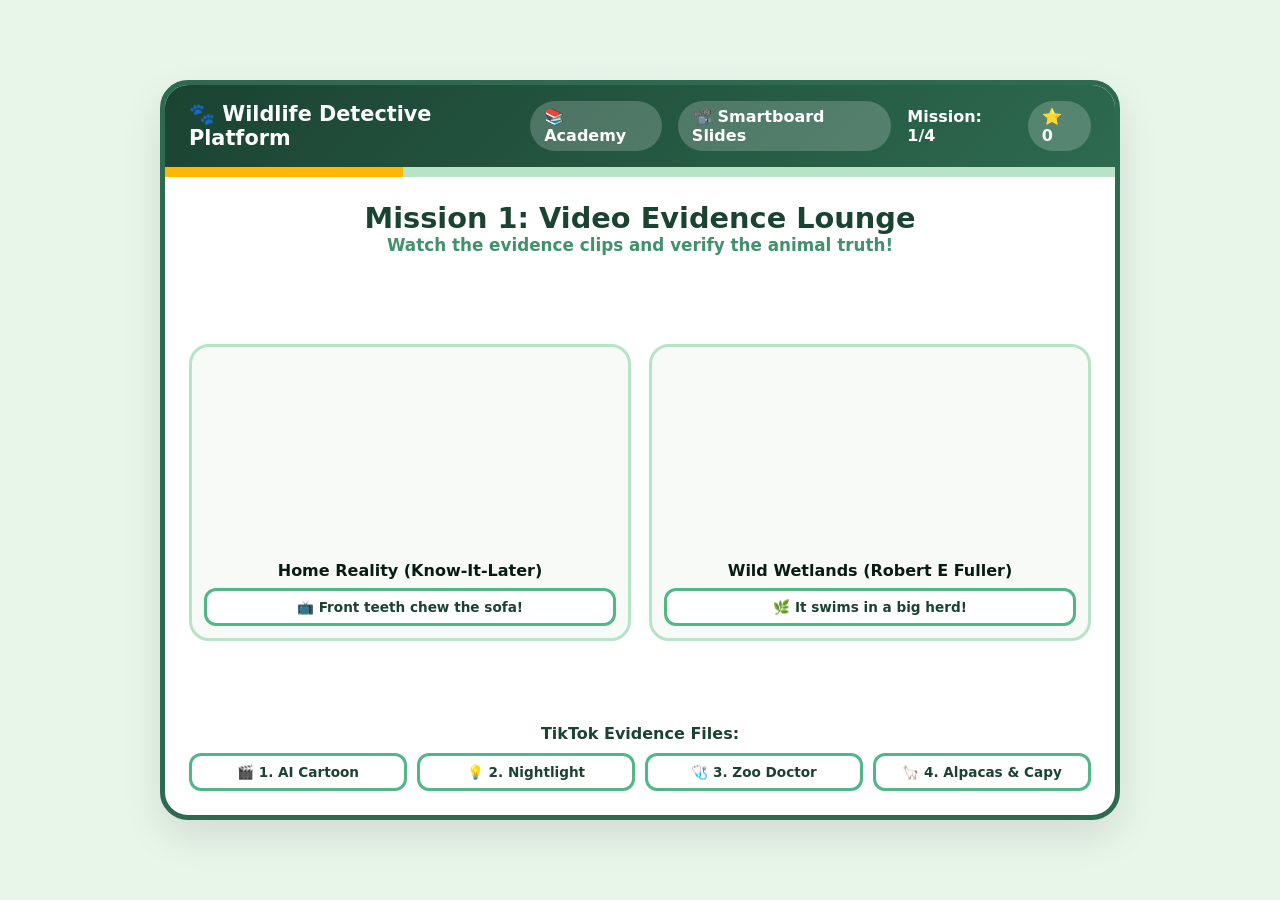
==== lessons/wildlife-detective/index.html @ a5933952 "Restructure workspace into English Adventure Academy architecture with modules library, school-store" ====
<!DOCTYPE html>
<html lang="en">
<head>
  <meta charset="UTF-8" />
  <meta name="viewport" content="width=device-width, initial-scale=1.0" />
  <title>Wildlife Detective: TikTok vs Reality</title>
  <style>
    :root {
      --primary: #1b4332;
      --primary-light: #2d6a4f;
      --accent: #52b788;
      --gold: #ffb703;
      --orange: #fb8500;
      --danger: #e63946;
      --surface: #ffffff;
      --bg: #e8f5e9;
      --text: #081c15;
      --radius: 20px;
    }

    * { box-sizing: border-box; margin: 0; padding: 0; font-family: 'Segoe UI', system-ui, -apple-system, sans-serif; }
    body { background-color: var(--bg); color: var(--text); min-height: 100vh; display: flex; justify-content: center; align-items: center; padding: 15px; }

    #app-container {
      width: 100%;
      max-width: 960px;
      min-height: 740px;
      background: var(--surface);
      border-radius: 28px;
      box-shadow: 0 16px 40px rgba(0,0,0,0.1);
      border: 5px solid var(--primary-light);
      display: flex;
      flex-direction: column;
      overflow: hidden;
    }

    /* Top HUD */
    header {
      background: linear-gradient(135deg, var(--primary), var(--primary-light));
      color: white;
      padding: 16px 24px;
      display: flex;
      justify-content: space-between;
      align-items: center;
    }
    .brand { font-size: 1.3rem; font-weight: 800; display: flex; align-items: center; gap: 8px; }
    .stats { display: flex; gap: 16px; align-items: center; font-weight: 800; }
    .stat-pill { background: rgba(255,255,255,0.2); padding: 6px 14px; border-radius: 30px; }

    .progress-track { background: #b7e4c7; height: 10px; width: 100%; }
    .progress-bar { background: var(--gold); height: 100%; width: 25%; transition: width 0.4s ease; }

    /* Content Area */
    main { padding: 24px; flex: 1; display: flex; flex-direction: column; justify-content: space-between; }
    .hero-title { text-align: center; margin-bottom: 20px; }
    .hero-title h2 { font-size: 1.8rem; color: var(--primary); }
    .hero-title p { font-size: 1.05rem; color: #40916c; font-weight: 700; }

    /* Media Grid */
    .video-grid { display: grid; grid-template-columns: 1fr 1fr; gap: 18px; margin-bottom: 14px; }
    .video-card { background: #f8faf8; border: 3px solid #b7e4c7; border-radius: var(--radius); padding: 12px; text-align: center; }
    .video-card iframe { width: 100%; height: 190px; border-radius: 12px; border: none; }
    
    .link-pills { display: grid; grid-template-columns: repeat(4, 1fr); gap: 10px; margin-top: 10px; }
    .link-pill {
      background: #ffffff;
      border: 3px solid var(--accent);
      border-radius: 12px;
      padding: 8px 10px;
      font-size: 0.85rem;
      font-weight: 800;
      color: var(--primary);
      text-decoration: none;
      text-align: center;
      cursor: pointer;
      display: inline-block;
      transition: all 0.2s;
    }
    .link-pill:hover:not(.disabled) { background: var(--accent); color: white; transform: translateY(-2px); }
    .link-pill.disabled { opacity: 0.65; cursor: default; background: #e8f5e9; border-color: var(--primary-light); }

    /* Interactive Cards */
    .grid-cards-3 { display: grid; grid-template-columns: repeat(3, 1fr); gap: 16px; margin: 15px 0; }
    .card-item {
      background: white;
      border: 3px solid #b7e4c7;
      border-radius: var(--radius);
      padding: 18px;
      text-align: center;
      cursor: pointer;
      box-shadow: 0 6px 0 #95d5b2;
      transition: all 0.15s ease;
      display: flex;
      flex-direction: column;
      align-items: center;
      gap: 8px;
    }
    .card-item:hover:not(.disabled) { transform: translateY(-3px); box-shadow: 0 9px 0 #74c69d; }
    .card-item:active:not(.disabled) { transform: translateY(3px); box-shadow: 0 2px 0 #74c69d; }
    .card-item.disabled { opacity: 0.5; pointer-events: none; }
    .card-icon { font-size: 3rem; }
    .card-label { font-size: 1.15rem; font-weight: 800; color: var(--primary); }
    .card-desc { font-size: 0.95rem; color: #555; }

    /* Minigame 4: Room Simulation */
    .sim-box {
      background: #fdf0d5;
      border: 4px dashed #c6ac8f;
      border-radius: var(--radius);
      padding: 24px;
      text-align: center;
      transition: all 0.5s ease;
    }
    .sim-box.wild { background: #b7e4c7; border-color: var(--primary); }
    .animal-avatar { font-size: 5rem; display: inline-block; transition: transform 0.4s; }
    .tag { display: inline-block; padding: 6px 14px; border-radius: 20px; font-weight: bold; font-size: 0.95rem; margin-top: 10px; }
    .tag-danger { background: var(--danger); color: white; }
    .tag-safe { background: var(--primary); color: white; }

    /* Feedback Banner */
    .banner {
      padding: 14px;
      border-radius: 14px;
      text-align: center;
      font-size: 1.15rem;
      font-weight: 800;
      margin-top: 14px;
      display: none;
    }
    .banner-success { background: #d8f3dc; color: #1b4332; border: 3px solid #74c69d; display: block; }
    .banner-fail { background: #ffe3e3; color: var(--danger); border: 3px solid #ffa8a8; display: block; }

    .tts-btn {
      background: #e8f5e9;
      border: 2px solid var(--accent);
      border-radius: 50%;
      width: 32px;
      height: 32px;
      cursor: pointer;
      display: inline-flex;
      align-items: center;
      justify-content: center;
      margin-left: 6px;
    }

    /* Responsive adjustments */
    @media (max-width: 680px) {
      body { padding: 8px; }
      #app-container { min-height: auto; border-radius: 18px; border-width: 3px; }
      header { padding: 12px 16px; flex-direction: column; gap: 8px; align-items: flex-start; }
      .brand { font-size: 1.1rem; }
      .video-grid { grid-template-columns: 1fr; }
      .link-pills { grid-template-columns: 1fr 1fr; }
      .grid-cards-3 { grid-template-columns: 1fr; gap: 10px; }
      .card-item { padding: 14px; }
      .hero-title h2 { font-size: 1.4rem; }
    }
  </style>
</head>
<body>

<div id="app-container">
  <header>
    <div class="brand">🐾 Wildlife Detective Platform</div>
    <div class="stats">
      <a href="../../index.html" class="stat-pill" style="color: white; text-decoration: none;" title="Return to Academy Library">📚 Academy</a>
      <a href="slides.html" class="stat-pill" style="color: white; text-decoration: none;" title="Open Smartboard Slides">📽️ Smartboard Slides</a>
      <span>Mission: <span id="mission-num">1</span>/4</span>
      <span class="stat-pill">⭐ <span id="stars">0</span></span>
    </div>
  </header>
  <div class="progress-track"><div id="progress" class="progress-bar"></div></div>

  <main id="stage"></main>
</div>

<script>
  // Web Audio Synthesizer
  const audioCtx = new (window.AudioContext || window.webkitAudioContext)();
  function playSound(type) {
    if (audioCtx.state === 'suspended') audioCtx.resume();
    const osc = audioCtx.createOscillator();
    const gain = audioCtx.createGain();
    osc.connect(gain);
    gain.connect(audioCtx.destination);

    if (type === 'good') {
      osc.frequency.setValueAtTime(440, audioCtx.currentTime);
      osc.frequency.setValueAtTime(659.25, audioCtx.currentTime + 0.1);
      gain.gain.setValueAtTime(0.2, audioCtx.currentTime);
      gain.gain.exponentialRampToValueAtTime(0.01, audioCtx.currentTime + 0.35);
      osc.start();
      osc.stop(audioCtx.currentTime + 0.35);
    } else if (type === 'wrong') {
      osc.frequency.setValueAtTime(220, audioCtx.currentTime);
      gain.gain.setValueAtTime(0.2, audioCtx.currentTime);
      gain.gain.exponentialRampToValueAtTime(0.01, audioCtx.currentTime + 0.25);
      osc.start();
      osc.stop(audioCtx.currentTime + 0.25);
    } else if (type === 'win') {
      [523.25, 659.25, 783.99, 1046.50].forEach((freq, idx) => {
        const o = audioCtx.createOscillator();
        const g = audioCtx.createGain();
        o.connect(g);
        g.connect(audioCtx.destination);
        o.frequency.value = freq;
        g.gain.setValueAtTime(0.15, audioCtx.currentTime + idx * 0.1);
        g.gain.exponentialRampToValueAtTime(0.01, audioCtx.currentTime + (idx + 1) * 0.12);
        o.start(audioCtx.currentTime + idx * 0.1);
        o.stop(audioCtx.currentTime + (idx + 1) * 0.12);
      });
    }
  }

  // Text-To-Speech for A1+ kids
  function speak(text) {
    if ('speechSynthesis' in window) {
      window.speechSynthesis.cancel();
      const u = new SpeechSynthesisUtterance(text);
      u.rate = 0.85;
      u.lang = 'en-US';
      window.speechSynthesis.speak(u);
    }
  }

  const gameState = { mission: 1, score: 0, unlockedKeys: 0 };
  const stage = document.getElementById('stage');
  const missionInd = document.getElementById('mission-num');
  const starsInd = document.getElementById('stars');
  const progFill = document.getElementById('progress');

  function addScore(pts) {
    gameState.score += pts;
    starsInd.innerText = gameState.score;
  }

  // --- MISSION 1: VIDEO EVIDENCE LOUNGE ---
  let m1Done = { chew: false, herd: false };
  function renderMission1() {
    gameState.mission = 1;
    gameState.score = 0;
    gameState.unlockedKeys = 0;
    starsInd.innerText = "0";
    missionInd.innerText = "1";
    progFill.style.width = "25%";
    m1Done = { chew: false, herd: false };

    stage.innerHTML = `
      <div class="hero-title">
        <h2>Mission 1: Video Evidence Lounge</h2>
        <p>Watch the evidence clips and verify the animal truth!</p>
      </div>

      <div class="video-grid">
        <div class="video-card">
          <iframe src="https://www.youtube.com/embed/xKSdsIEMvmo" allow="accelerometer; autoplay; clipboard-write; encrypted-media; gyroscope; picture-in-picture" allowfullscreen></iframe>
          <p style="margin: 8px 0; font-weight: 800;">Home Reality (Know-It-Later)</p>
          <button id="m1-btn-chew" class="link-pill" style="width:100%;" onclick="checkM1('chew')">📺 Front teeth chew the sofa!</button>
        </div>
        <div class="video-card">
          <iframe src="https://www.youtube.com/embed/koEK7cabn2s" allow="accelerometer; autoplay; clipboard-write; encrypted-media; gyroscope; picture-in-picture" allowfullscreen></iframe>
          <p style="margin: 8px 0; font-weight: 800;">Wild Wetlands (Robert E Fuller)</p>
          <button id="m1-btn-herd" class="link-pill" style="width:100%;" onclick="checkM1('herd')">🌿 It swims in a big herd!</button>
        </div>
      </div>

      <div>
        <p style="text-align: center; font-weight: 800; color: var(--primary);">TikTok Evidence Files:</p>
        <div class="link-pills">
          <a class="link-pill" target="_blank" rel="noopener noreferrer" href="https://www.tiktok.com/@unrealcapy/video/7623963592139803925">🎬 1. AI Cartoon</a>
          <a class="link-pill" target="_blank" rel="noopener noreferrer" href="https://www.tiktok.com/@bellebuys/video/7660873127269797142">💡 2. Nightlight</a>
          <a class="link-pill" target="_blank" rel="noopener noreferrer" href="https://www.tiktok.com/@zoolotse/video/7677693192040467745">🩺 3. Zoo Doctor</a>
          <a class="link-pill" target="_blank" rel="noopener noreferrer" href="https://www.tiktok.com/@of.lovepp/video/7457089572070001951">🦙 4. Alpacas & Capy</a>
        </div>
      </div>
      <div id="m1-banner" class="banner"></div>
    `;
  }

  function checkM1(action) {
    if (m1Done[action]) return;
    const banner = document.getElementById('m1-banner');
    if (action === 'chew') {
      m1Done.chew = true;
      const btn = document.getElementById('m1-btn-chew');
      if (btn) { btn.classList.add('disabled'); btn.innerText = "✅ Front teeth chew the sofa!"; }
      playSound('good');
      speak("Its front teeth chew furniture!");
      banner.className = "banner banner-success";
      banner.innerText = "⭐ Correct! A 50-kg rodent chews furniture because teeth never stop growing!";
      addScore(10);
    } else if (action === 'herd') {
      m1Done.herd = true;
      const btn = document.getElementById('m1-btn-herd');
      if (btn) { btn.classList.add('disabled'); btn.innerText = "✅ It swims in a big herd!"; }
      playSound('good');
      speak("Wild capybaras live in herds!");
      banner.className = "banner banner-success";
      banner.innerText = "⭐ Correct! They live in herds of 10 to 20 for predator safety!";
      addScore(10);
    }
    if (m1Done.chew && m1Done.herd) setTimeout(renderMission2, 1600);
  }

  // --- MISSION 2: 5 EXOTIC ANIMALS CARE MATCHER ---
  let m2Locked = false;
  function renderMission2() {
    gameState.mission = 2;
    missionInd.innerText = "2";
    progFill.style.width = "50%";
    m2Locked = false;

    stage.innerHTML = `
      <div class="hero-title">
        <h2>Mission 2: Animal Care Matcher</h2>
        <p>Pick what this viral animal REALLY needs to survive!</p>
      </div>

      <div style="text-align: center; margin-bottom: 10px;">
        <span style="font-size: 1.3rem; font-weight: 800; color: var(--primary);">Target: 🦎 Axolotl</span>
        <button class="tts-btn" onclick="speak('Axolotls are critically endangered in Mexico. What do they need?')">🔊</button>
      </div>

      <div class="grid-cards-3">
        <div class="card-item" onclick="checkM2('lamp', this)">
          <div class="card-icon">☀️</div>
          <div class="card-label">UV Sun Lamp</div>
          <div class="card-desc">Needs desert heat & bugs</div>
        </div>
        <div class="card-item" onclick="checkM2('water', this)">
          <div class="card-icon">❄️💧</div>
          <div class="card-label">Cold Water Tank</div>
          <div class="card-desc">Filtered lake water in Mexico</div>
        </div>
        <div class="card-item" onclick="checkM2('cage', this)">
          <div class="card-icon">🪵</div>
          <div class="card-label">Small Wooden Box</div>
          <div class="card-desc">Lives in dry soil</div>
        </div>
      </div>
      <div id="m2-banner" class="banner"></div>
    `;
  }

  function checkM2(ans, el) {
    if (m2Locked) return;
    const banner = document.getElementById('m2-banner');
    if (ans === 'water') {
      m2Locked = true;
      playSound('good');
      speak("Axolotls need cold, clean water!");
      banner.className = "banner banner-success";
      banner.innerText = "🎉 Solved! Axolotls are endangered salamanders requiring clean, chilled water!";
      addScore(15);
      setTimeout(renderMission3, 1600);
    } else {
      playSound('wrong');
      speak("Try again!");
      banner.className = "banner banner-fail";
      banner.innerText = "❌ Incorrect! That belongs to a desert lizard.";
    }
  }

  // --- MISSION 3: SCREEN VS REALITY ---
  let m3Locked = false;
  function renderMission3() {
    gameState.mission = 3;
    missionInd.innerText = "3";
    progFill.style.width = "75%";
    m3Locked = false;

    stage.innerHTML = `
      <div class="hero-title">
        <h2>Mission 3: Screen vs. Reality</h2>
        <p>You see a cute viral animal on TikTok. What is the smart choice?</p>
      </div>

      <div class="grid-cards-3">
        <div class="card-item" onclick="checkM3('buy')">
          <div class="card-icon">📦</div>
          <div class="card-label">Order Live Animal</div>
          <div class="card-desc">Put a wild animal in your bedroom</div>
        </div>
        <div class="card-item" onclick="checkM3('toy')">
          <div class="card-icon">💡✨</div>
          <div class="card-label">Buy the Nightlight</div>
          <div class="card-desc">Cute room lamp! Zero animals harmed!</div>
        </div>
        <div class="card-item" onclick="checkM3('cage')">
          <div class="card-icon">🪤</div>
          <div class="card-label">Put in Hamster Cage</div>
          <div class="card-desc">Keep a 50kg rodent in a cage</div>
        </div>
      </div>
      <div id="m3-banner" class="banner"></div>
    `;
  }

  function checkM3(choice) {
    if (m3Locked) return;
    const banner = document.getElementById('m3-banner');
    if (choice === 'toy') {
      m3Locked = true;
      playSound('good');
      speak("Buy the nightlight! Keep wild animals in nature!");
      banner.className = "banner banner-success";
      banner.innerText = "⭐ Champion Choice! Leave wild animals in nature and enjoy the glowing lamp!";
      addScore(15);
      setTimeout(renderMission4, 1600);
    } else {
      playSound('wrong');
      speak("No! Wild animals do not belong in a flat!");
      banner.className = "banner banner-fail";
      banner.innerText = "❌ Uh oh! Wild animals suffer in tiny rooms!";
    }
  }

  // --- MISSION 4: LIVING ROOM ESCAPE ---
  let keysUsed = [false, false, false];
  function renderMission4() {
    gameState.mission = 4;
    missionInd.innerText = "4";
    progFill.style.width = "95%";
    gameState.unlockedKeys = 0;
    keysUsed = [false, false, false];

    stage.innerHTML = `
      <div class="hero-title">
        <h2>Mission 4: Send Capy to the Wetland!</h2>
        <p>Unlock 3 wild adaptations to teleport Capy from the chewed couch to the Pantanal!</p>
      </div>

      <div class="sim-box" id="sim-display">
        <div class="animal-avatar" id="capy-sprite">🦫🛋️</div>
        <div><span class="tag tag-danger" id="status-tag">Apartment Alert: Chewing Wooden Chairs!</span></div>
      </div>

      <div class="grid-cards-3">
        <div class="card-item" id="k1" onclick="unlockKey(1, 'Snorkel Face', '👀👃')">
          <div class="card-icon">👀</div>
          <div class="card-label">Snorkel Face</div>
          <div class="card-desc">Eyes & nostrils on top of head</div>
        </div>
        <div class="card-item" id="k2" onclick="unlockKey(2, 'Webbed Toes', '🐾')">
          <div class="card-icon">🐾</div>
          <div class="card-label">Webbed Feet</div>
          <div class="card-desc">Paddle flippers to swim</div>
        </div>
        <div class="card-item" id="k3" onclick="unlockKey(3, 'Herd Power', '🌿')">
          <div class="card-icon">👥</div>
          <div class="card-label">Herd of 20</div>
          <div class="card-desc">Living with animal friends</div>
        </div>
      </div>
      <div id="m4-banner" class="banner"></div>
    `;
  }

  function unlockKey(index, title, icon) {
    if (keysUsed[index - 1]) return;
    keysUsed[index - 1] = true;
    playSound('good');
    const el = document.getElementById(`k${index}`);
    if (el) el.classList.add('disabled');

    gameState.unlockedKeys++;
    addScore(15);
    speak(title + " unlocked!");

    const banner = document.getElementById('m4-banner');
    banner.className = "banner banner-success";
    banner.innerText = `✨ Unlocked: ${title}!`;

    if (gameState.unlockedKeys === 1) {
      document.getElementById('capy-sprite').innerText = "🦫💧";
      document.getElementById('status-tag').innerText = "Diving underwater!";
    } else if (gameState.unlockedKeys === 2) {
      document.getElementById('capy-sprite').innerText = "🦫🏊";
      document.getElementById('status-tag').innerText = "Swimming fast with webbed feet!";
    } else if (gameState.unlockedKeys === 3) {
      playSound('win');
      document.getElementById('sim-display').classList.add('wild');
      document.getElementById('capy-sprite').innerText = "🌊🦫🦫🌴";
      const tag = document.getElementById('status-tag');
      tag.className = "tag tag-safe";
      tag.innerText = "Safe in Brazilian Pantanal Wetlands!";
      banner.innerText = "🏆 Victory! The Capybara is home in the wild!";
      speak("Victory! The capybara is home in the wild!");
      setTimeout(renderCertificate, 2200);
    }
  }

  // --- GRADUATION & CERTIFICATE ---
  function renderCertificate() {
    progFill.style.width = "100%";
    stage.innerHTML = `
      <div class="hero-title">
        <h2>🏆 Graduation Day!</h2>
        <p>You solved all missions, Wildlife Detective!</p>
      </div>

      <div style="border: 6px double var(--primary); padding: 30px; border-radius: 20px; text-align: center; background: #fffdf5;">
        <div style="font-size: 4rem;">🎖️🦫</div>
        <h1 style="color: var(--primary); margin: 10px 0;">Official Wildlife Ranger</h1>
        <p style="font-size: 1.15rem; color: #2d6a4f;">You know the difference between TikTok and Nature!</p>
        <p style="font-size: 1.3rem; font-weight: 800; color: var(--gold); margin: 15px 0;">Score: ${gameState.score} Points</p>
        <div style="margin: 15px 0; font-size: 1.1rem; line-height: 1.6; color: #333;">
          <i>"I promise to leave wild animals in nature,<br>respect their 5 welfare needs,<br>and buy the cute nightlight instead!"</i>
        </div>
        <button class="link-pill" style="font-size: 1.1rem; padding: 12px 30px; display:inline-block; margin-top: 15px;" onclick="renderMission1()">Play Again 🔄</button>
      </div>
    `;
  }

  // Init
  renderMission1();
</script>
</body>
</html>
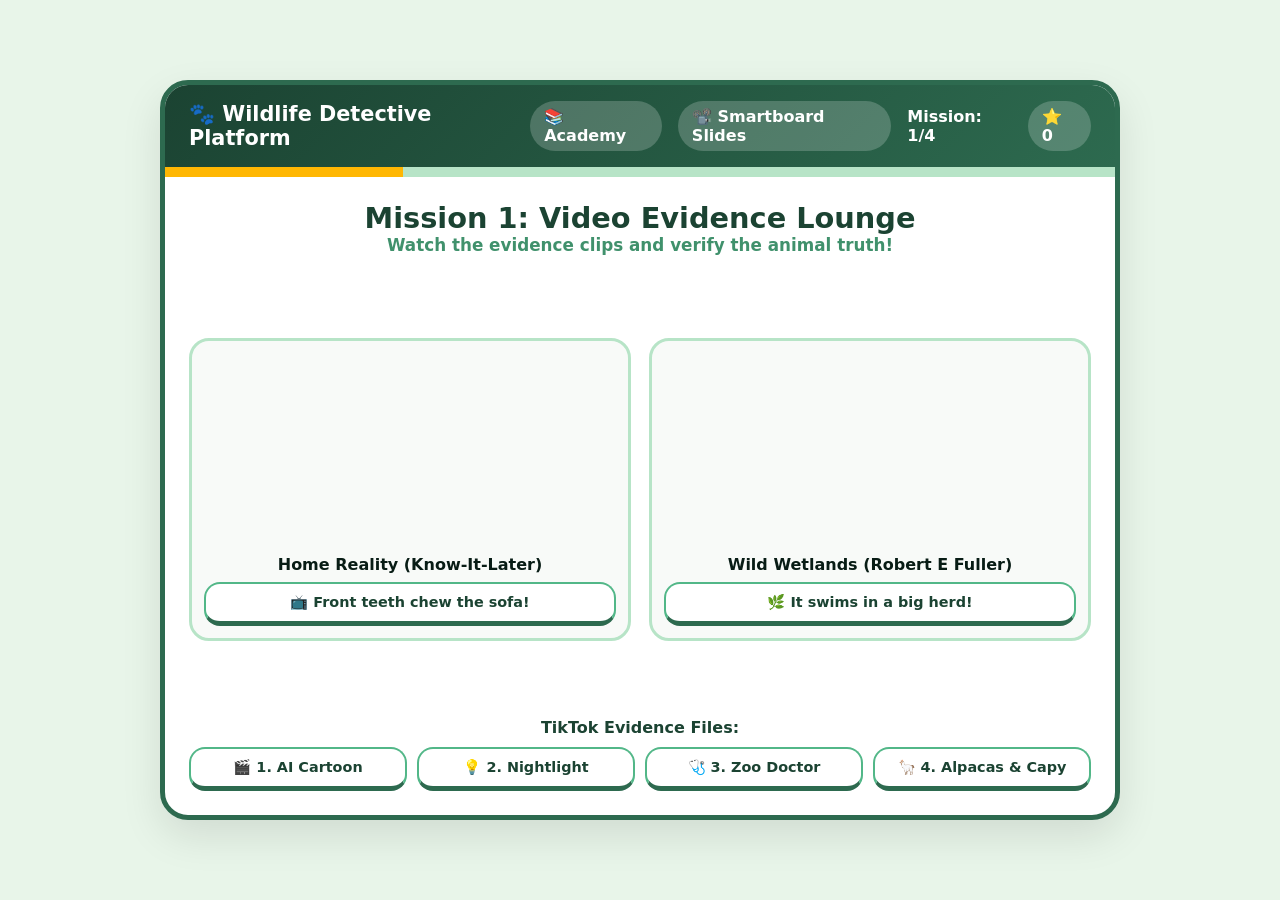
==== commit 7cc7e303: "Enforce Adventure Academy UI/UX & Engine architectural rules (Tactile 3D buttons, multi-layer compos" ====
--- a/lessons/wildlife-detective/index.html
+++ b/lessons/wildlife-detective/index.html
@@ -64,20 +64,39 @@
     .link-pills { display: grid; grid-template-columns: repeat(4, 1fr); gap: 10px; margin-top: 10px; }
     .link-pill {
       background: #ffffff;
-      border: 3px solid var(--accent);
-      border-radius: 12px;
-      padding: 8px 10px;
-      font-size: 0.85rem;
+      border: 2px solid var(--accent);
+      border-bottom: 5px solid #2d6a4f;
+      border-radius: 16px;
+      padding: 10px 14px;
+      font-size: 0.9rem;
       font-weight: 800;
       color: var(--primary);
       text-decoration: none;
       text-align: center;
       cursor: pointer;
       display: inline-block;
-      transition: all 0.2s;
-    }
-    .link-pill:hover:not(.disabled) { background: var(--accent); color: white; transform: translateY(-2px); }
-    .link-pill.disabled { opacity: 0.65; cursor: default; background: #e8f5e9; border-color: var(--primary-light); }
+      transform: translateY(0);
+      transition: transform 0.08s cubic-bezier(0.175, 0.885, 0.32, 1.275), border-bottom-width 0.08s ease, background 0.15s;
+      user-select: none;
+    }
+    .link-pill:hover:not(.disabled) {
+      background: var(--accent);
+      color: white;
+      transform: translateY(-2px);
+      border-bottom-width: 6px;
+    }
+    .link-pill:active:not(.disabled) {
+      transform: translateY(3px);
+      border-bottom-width: 2px;
+    }
+    .link-pill.disabled {
+      opacity: 0.65;
+      cursor: default;
+      background: #e8f5e9;
+      border-color: var(--primary-light);
+      border-bottom-width: 2px;
+      transform: none;
+    }
 
     /* Interactive Cards */
     .grid-cards-3 { display: grid; grid-template-columns: repeat(3, 1fr); gap: 16px; margin: 15px 0; }
